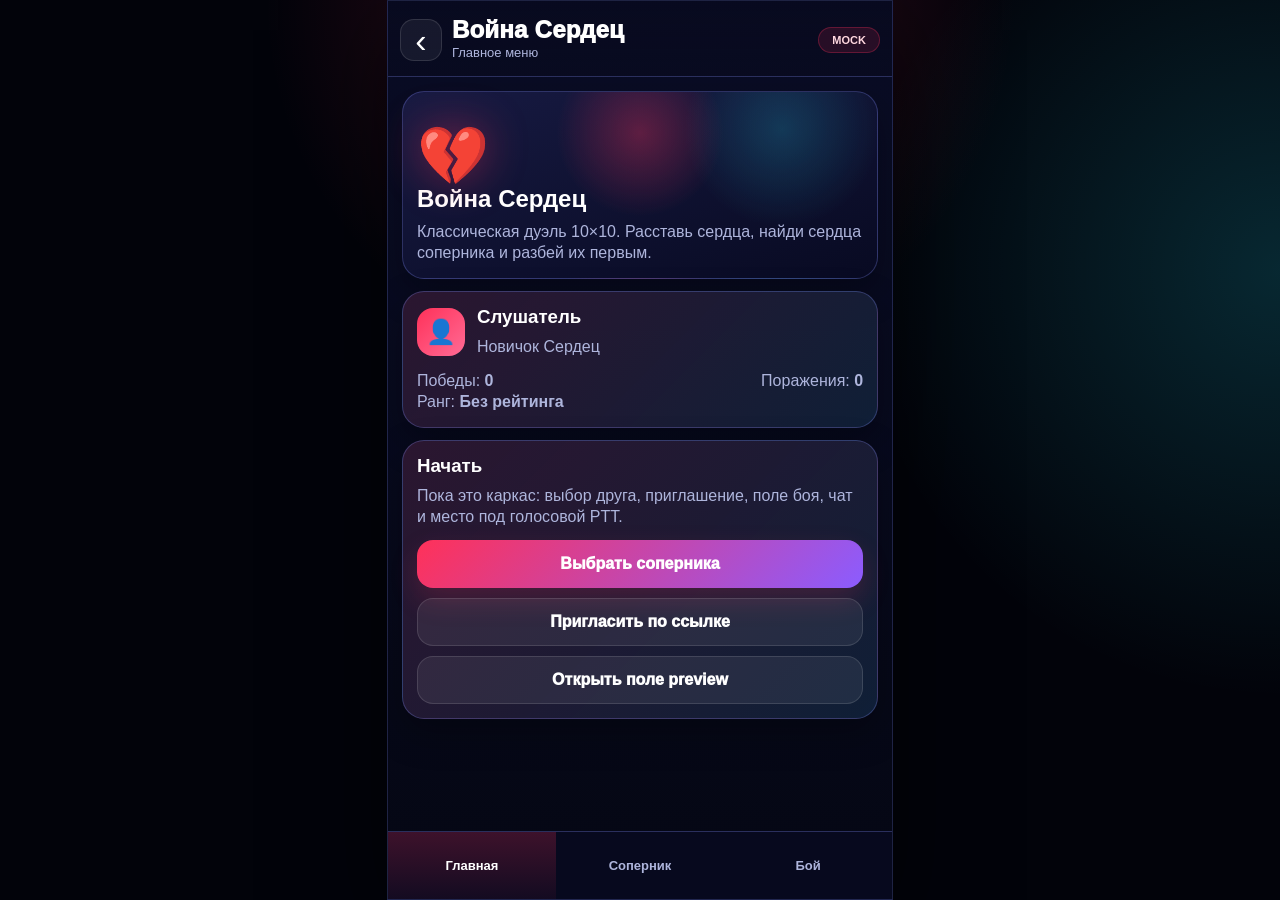
==== index.html @ b70830d2 "Create index.html" ====
<!doctype html>
<html lang="ru">
<head>
  <meta charset="UTF-8">
  <meta name="viewport" content="width=device-width,initial-scale=1,viewport-fit=cover">
  <meta name="color-scheme" content="dark">
  <meta name="theme-color" content="#07091a">
  <title>Война Сердец</title>
  <meta name="description" content="P2P-дуэль Война Сердец в Game Center Витрина Разбита">
  <link rel="stylesheet" href="./styles.css">
</head>
<body data-screen="menu">
  <main class="wh-app" id="app">
    <section class="wh-phone" aria-label="Война Сердец">
      <header class="wh-topbar">
        <button class="wh-icon-btn" type="button" id="back-btn" aria-label="Назад">‹</button>
        <div class="wh-title">
          <h1>Война Сердец</h1>
          <p id="screen-subtitle">Дуэль 10×10</p>
        </div>
        <div class="wh-status" id="net-status">offline</div>
      </header>

      <section class="wh-content" id="screen-root"></section>

      <nav class="wh-bottom">
        <button class="wh-tab is-active" type="button" data-action="menu">Главная</button>
        <button class="wh-tab" type="button" data-action="opponents">Соперник</button>
        <button class="wh-tab" type="button" data-action="battle">Бой</button>
      </nav>

      <div class="wh-toast" id="toast" hidden></div>
    </section>
  </main>

  <script type="module" src="./src/app.js"></script>
</body>
</html>
---- styles.css ----
:root{
  --wh-bg:#050714;
  --wh-panel:#10142d;
  --wh-panel-2:#151a3a;
  --wh-line:rgba(132,145,255,.28);
  --wh-text:#fff;
  --wh-muted:#aeb5dc;
  --wh-red:#ff3159;
  --wh-pink:#ff6b95;
  --wh-cyan:#24e8ff;
  --wh-green:#46e6a5;
  --wh-yellow:#ffd45a;
}

*{box-sizing:border-box}

html,
body{
  width:100%;
  height:100%;
  margin:0;
  background:#02030a;
  color:var(--wh-text);
  font-family:-apple-system,BlinkMacSystemFont,"Segoe UI",Roboto,sans-serif;
  overflow:hidden;
  overscroll-behavior:none;
}

body{
  position:fixed;
  inset:0;
}

button,
input,
textarea{
  font:inherit;
}

button{
  color:inherit;
  -webkit-tap-highlight-color:transparent;
}

.wh-app{
  position:fixed;
  inset:0;
  display:grid;
  place-items:center;
  background:
    radial-gradient(circle at 50% 0%,rgba(255,49,89,.22),transparent 34%),
    radial-gradient(circle at 100% 30%,rgba(36,232,255,.16),transparent 30%),
    #02030a;
}

.wh-phone{
  position:relative;
  width:min(100vw,calc(100dvh * 9 / 16));
  height:min(100dvh,calc(100vw * 16 / 9));
  aspect-ratio:9/16;
  overflow:hidden;
  background:
    linear-gradient(180deg,rgba(10,13,38,.96),rgba(5,7,20,.98)),
    var(--wh-bg);
  border:1px solid rgba(132,145,255,.2);
  box-shadow:0 30px 90px rgba(0,0,0,.55);
}

.wh-topbar{
  position:absolute;
  left:0;
  right:0;
  top:0;
  z-index:10;
  min-height:76px;
  display:flex;
  align-items:center;
  gap:10px;
  padding:12px 12px 10px;
  padding-top:max(12px,env(safe-area-inset-top));
  background:linear-gradient(180deg,rgba(8,10,31,.98),rgba(8,10,31,.82));
  border-bottom:1px solid var(--wh-line);
}

.wh-icon-btn{
  width:42px;
  height:42px;
  border:1px solid rgba(255,255,255,.12);
  border-radius:14px;
  background:rgba(255,255,255,.06);
  font-size:34px;
  line-height:1;
  cursor:pointer;
}

.wh-title{
  min-width:0;
  flex:1;
}

.wh-title h1{
  margin:0;
  font-size:24px;
  line-height:1;
  font-weight:950;
  letter-spacing:.01em;
}

.wh-title p{
  margin:4px 0 0;
  color:var(--wh-muted);
  font-size:13px;
  line-height:1.15;
}

.wh-status{
  min-width:62px;
  padding:6px 8px;
  border-radius:999px;
  background:rgba(255,49,89,.13);
  border:1px solid rgba(255,49,89,.28);
  color:#ffd7df;
  font-size:11px;
  font-weight:900;
  text-align:center;
  text-transform:uppercase;
}

.wh-status.is-online{
  background:rgba(70,230,165,.12);
  border-color:rgba(70,230,165,.32);
  color:#adffdf;
}

.wh-content{
  position:absolute;
  inset:76px 0 68px;
  overflow:auto;
  padding:14px;
  -webkit-overflow-scrolling:touch;
}

.wh-bottom{
  position:absolute;
  left:0;
  right:0;
  bottom:0;
  z-index:10;
  height:68px;
  display:grid;
  grid-template-columns:repeat(3,1fr);
  padding-bottom:env(safe-area-inset-bottom);
  background:rgba(8,10,31,.96);
  border-top:1px solid var(--wh-line);
}

.wh-tab{
  border:0;
  background:transparent;
  color:var(--wh-muted);
  font-size:13px;
  font-weight:900;
  cursor:pointer;
}

.wh-tab.is-active{
  color:#fff;
  background:linear-gradient(180deg,rgba(255,49,89,.22),rgba(255,49,89,.05));
}

.wh-card{
  border:1px solid var(--wh-line);
  border-radius:22px;
  background:
    linear-gradient(135deg,rgba(255,49,89,.12),rgba(36,232,255,.06)),
    rgba(16,20,45,.9);
  box-shadow:0 14px 36px rgba(0,0,0,.28);
  padding:14px;
  margin-bottom:12px;
}

.wh-card h2,
.wh-card h3{
  margin:0 0 8px;
}

.wh-card p{
  margin:0;
  color:var(--wh-muted);
  line-height:1.35;
}

.wh-hero{
  min-height:188px;
  display:flex;
  flex-direction:column;
  justify-content:flex-end;
  background:
    radial-gradient(circle at 50% 22%,rgba(255,49,89,.32),transparent 30%),
    radial-gradient(circle at 80% 20%,rgba(36,232,255,.18),transparent 24%),
    linear-gradient(160deg,#171a42,#080a22);
}

.wh-hero-mark{
  font-size:58px;
  line-height:1;
  filter:drop-shadow(0 0 22px rgba(255,49,89,.45));
}

.wh-actions{
  display:grid;
  gap:10px;
  margin-top:12px;
}

.wh-btn{
  min-height:48px;
  border:0;
  border-radius:16px;
  padding:0 16px;
  background:linear-gradient(135deg,var(--wh-red),#8b5cff);
  color:#fff;
  font-weight:950;
  cursor:pointer;
  box-shadow:0 12px 28px rgba(255,49,89,.18);
}

.wh-btn.secondary{
  background:rgba(255,255,255,.07);
  border:1px solid rgba(255,255,255,.12);
  box-shadow:none;
}

.wh-btn:disabled{
  opacity:.45;
  cursor:not-allowed;
}

.wh-row{
  display:flex;
  align-items:center;
  justify-content:space-between;
  gap:10px;
}

.wh-profile{
  display:flex;
  align-items:center;
  gap:12px;
}

.wh-avatar{
  width:48px;
  height:48px;
  border-radius:16px;
  display:grid;
  place-items:center;
  background:linear-gradient(135deg,var(--wh-red),var(--wh-pink));
  font-size:24px;
  flex-shrink:0;
}

.wh-grid-wrap{
  display:grid;
  gap:12px;
}

.wh-board-title{
  display:flex;
  align-items:center;
  justify-content:space-between;
  margin:0 0 8px;
  font-size:14px;
  color:var(--wh-muted);
  font-weight:900;
}

.wh-board{
  display:grid;
  grid-template-columns:24px repeat(10,1fr);
  gap:2px;
  padding:8px;
  border-radius:18px;
  background:rgba(3,5,17,.64);
  border:1px solid rgba(132,145,255,.22);
}

.wh-cell{
  aspect-ratio:1;
  min-width:0;
  border:0;
  border-radius:7px;
  background:rgba(255,255,255,.055);
  color:#fff;
  font-size:11px;
  font-weight:900;
  cursor:pointer;
}

.wh-cell.label{
  display:grid;
  place-items:center;
  background:transparent;
  color:var(--wh-muted);
  cursor:default;
}

.wh-cell.ship{
  background:linear-gradient(135deg,rgba(255,49,89,.85),rgba(255,107,149,.72));
}

.wh-cell.miss{
  background:rgba(36,232,255,.18);
}

.wh-cell.hit{
  background:linear-gradient(135deg,#ff3159,#ffd45a);
}

.wh-battle-tools{
  display:grid;
  grid-template-columns:1fr auto;
  gap:10px;
  margin-top:12px;
}

.wh-chat{
  display:grid;
  gap:8px;
}

.wh-chat-log{
  min-height:92px;
  max-height:130px;
  overflow:auto;
  padding:10px;
  border-radius:16px;
  background:rgba(0,0,0,.22);
  border:1px solid rgba(255,255,255,.08);
  color:var(--wh-muted);
  font-size:13px;
}

.wh-chat-form{
  display:grid;
  grid-template-columns:1fr auto;
  gap:8px;
}

.wh-chat-form input{
  min-width:0;
  border:1px solid rgba(255,255,255,.1);
  border-radius:14px;
  background:rgba(255,255,255,.06);
  color:#fff;
  padding:0 12px;
}

.wh-voice{
  width:58px;
  height:58px;
  border-radius:50%;
  border:0;
  background:linear-gradient(135deg,var(--wh-cyan),#4267ff);
  font-size:24px;
  cursor:pointer;
}

.wh-voice.is-active{
  background:linear-gradient(135deg,var(--wh-red),var(--wh-yellow));
  box-shadow:0 0 28px rgba(255,49,89,.38);
}

.wh-toast{
  position:absolute;
  left:50%;
  bottom:82px;
  z-index:50;
  transform:translateX(-50%);
  max-width:calc(100% - 24px);
  padding:10px 14px;
  border-radius:16px;
  background:rgba(6,8,24,.9);
  border:1px solid rgba(255,49,89,.35);
  font-size:13px;
  font-weight:900;
  text-align:center;
}

@media(max-width:430px){
  .wh-phone{
    border:0;
    box-shadow:none;
  }

  .wh-title h1{
    font-size:22px;
  }

  .wh-content{
    padding:12px;
  }
}
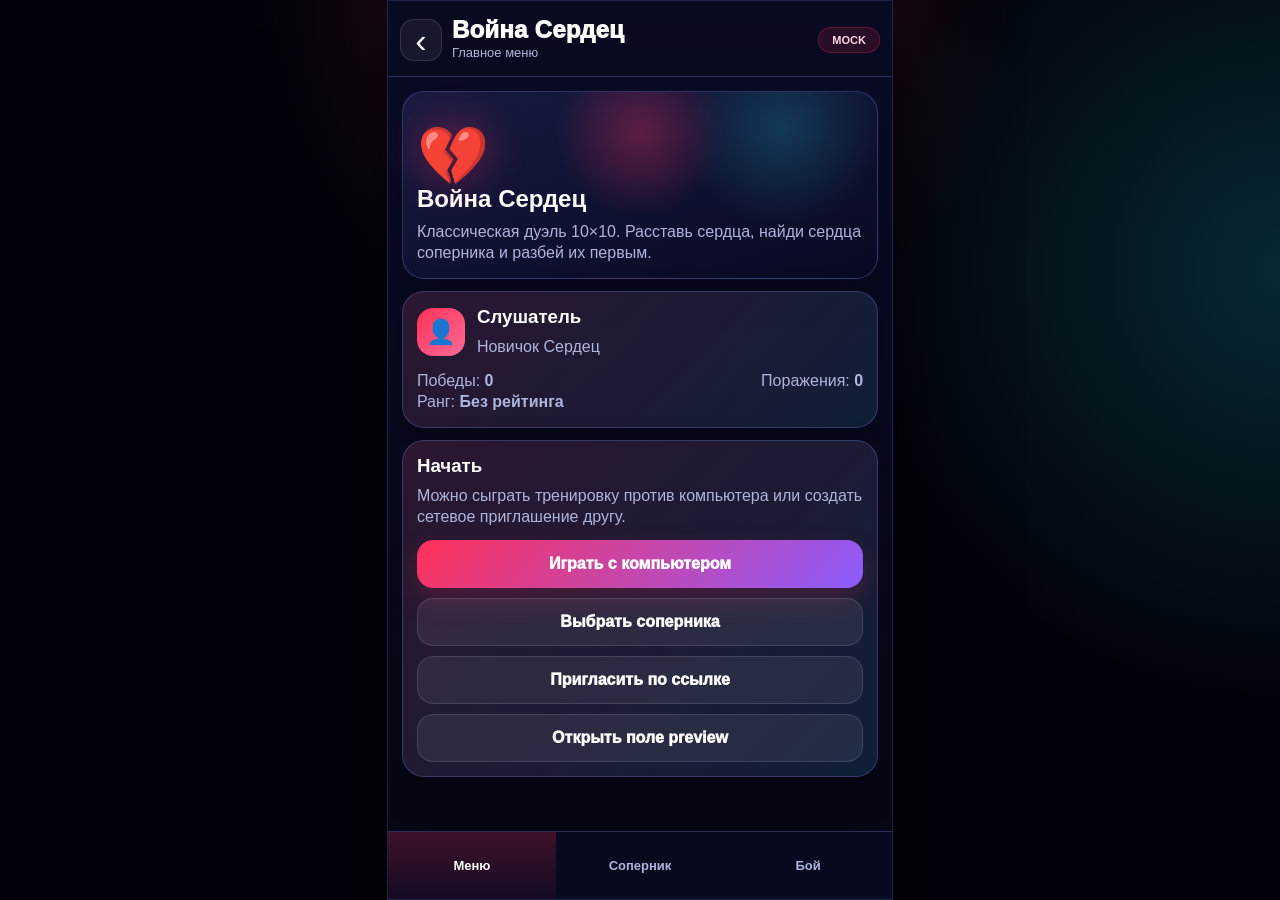
==== commit 7c470a95: "Update index.html" ====
--- a/index.html
+++ b/index.html
@@ -24,7 +24,7 @@
       <section class="wh-content" id="screen-root"></section>
 
       <nav class="wh-bottom">
-        <button class="wh-tab is-active" type="button" data-action="menu">Главная</button>
+        <button class="wh-tab is-active" type="button" data-action="menu">Меню</button>
         <button class="wh-tab" type="button" data-action="opponents">Соперник</button>
         <button class="wh-tab" type="button" data-action="battle">Бой</button>
       </nav>
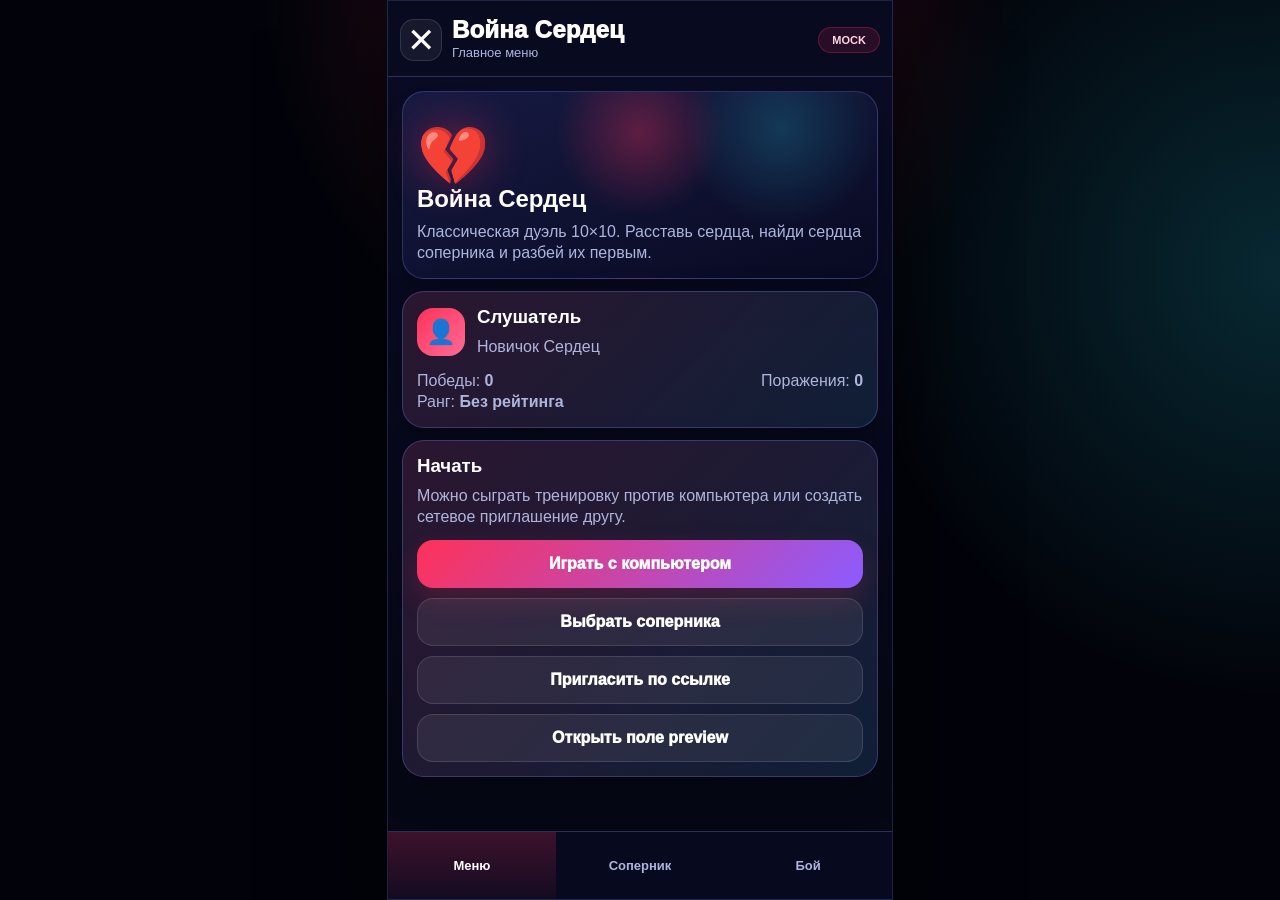
==== commit 02e245cf: "Update index.html" ====
--- a/index.html
+++ b/index.html
@@ -13,12 +13,12 @@
   <main class="wh-app" id="app">
     <section class="wh-phone" aria-label="Война Сердец">
       <header class="wh-topbar">
-        <button class="wh-icon-btn" type="button" id="back-btn" aria-label="Назад">‹</button>
+        <button class="wh-icon-btn" type="button" id="back-btn" aria-label="Закрыть">✕</button>
         <div class="wh-title">
           <h1>Война Сердец</h1>
           <p id="screen-subtitle">Дуэль 10×10</p>
         </div>
-        <div class="wh-status" id="net-status">offline</div>
+        <div class="wh-status" id="net-status">Гость</div>
       </header>
 
       <section class="wh-content" id="screen-root"></section>
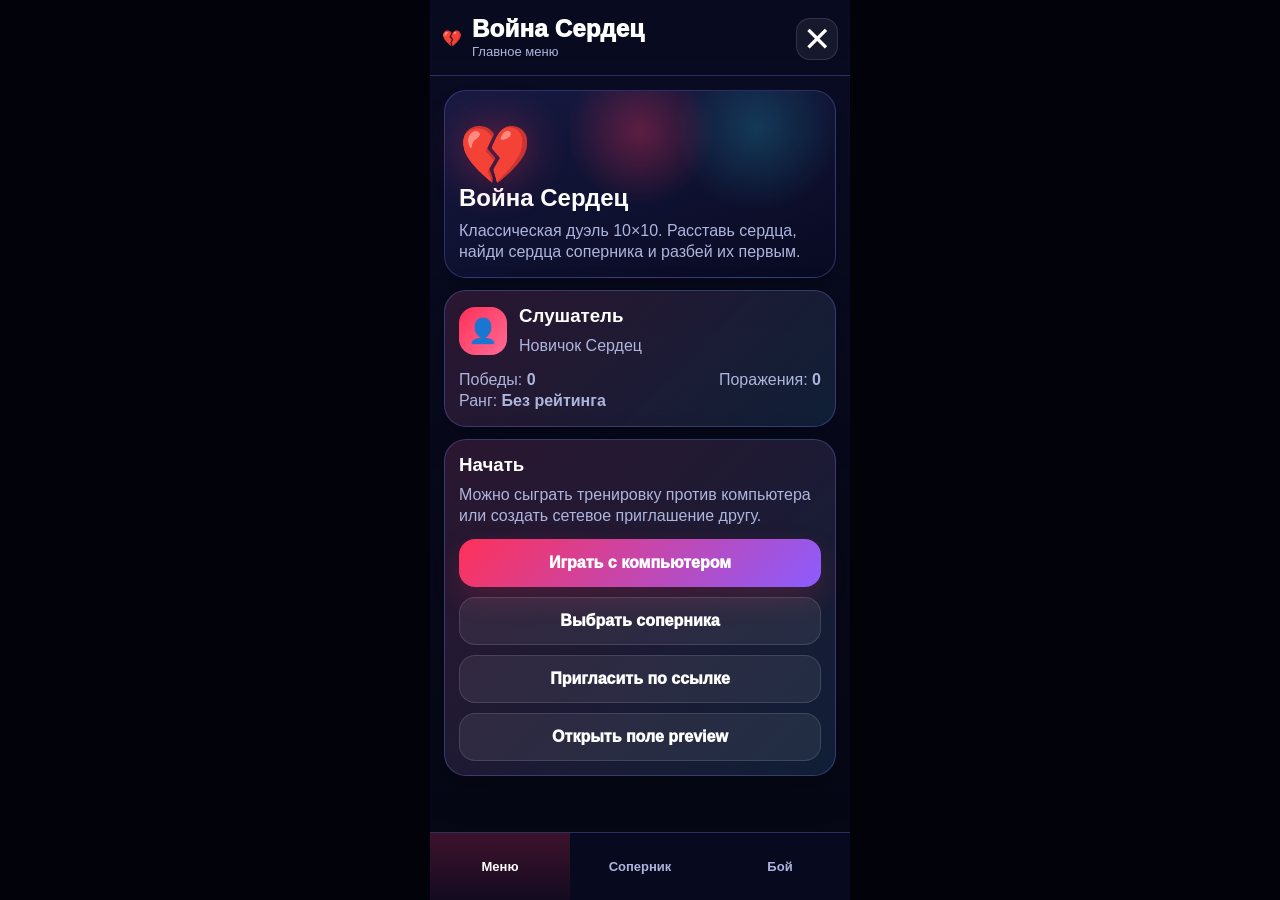
==== commit 164d8b08: "Update index.html" ====
--- a/index.html
+++ b/index.html
@@ -13,12 +13,12 @@
   <main class="wh-app" id="app">
     <section class="wh-phone" aria-label="Война Сердец">
       <header class="wh-topbar">
-        <button class="wh-icon-btn" type="button" id="back-btn" aria-label="Закрыть">✕</button>
+        <div class="wh-topbar-icon">💔</div>
         <div class="wh-title">
           <h1>Война Сердец</h1>
-          <p id="screen-subtitle">Дуэль 10×10</p>
+          <p id="screen-subtitle">Главное меню</p>
         </div>
-        <div class="wh-status" id="net-status">Гость</div>
+        <button class="wh-icon-btn" type="button" id="back-btn" aria-label="Закрыть">✕</button>
       </header>
 
       <section class="wh-content" id="screen-root"></section>
--- a/styles.css
+++ b/styles.css
@@ -45,25 +45,23 @@
 .wh-app{
   position:fixed;
   inset:0;
-  display:grid;
-  place-items:center;
-  background:
-    radial-gradient(circle at 50% 0%,rgba(255,49,89,.22),transparent 34%),
-    radial-gradient(circle at 100% 30%,rgba(36,232,255,.16),transparent 30%),
-    #02030a;
+  display:block;
+  background:#02030a;
 }
 
 .wh-phone{
-  position:relative;
-  width:min(100vw,calc(100dvh * 9 / 16));
-  height:min(100dvh,calc(100vw * 16 / 9));
-  aspect-ratio:9/16;
+  position:absolute;
+  inset:0;
+  width:100%;
+  max-width:420px;
+  height:100%;
+  margin:0 auto;
   overflow:hidden;
   background:
     linear-gradient(180deg,rgba(10,13,38,.96),rgba(5,7,20,.98)),
     var(--wh-bg);
-  border:1px solid rgba(132,145,255,.2);
-  box-shadow:0 30px 90px rgba(0,0,0,.55);
+  border:none;
+  box-shadow:none;
 }
 
 .wh-topbar{
@@ -401,3 +399,12 @@
     padding:12px;
   }
 }
+
+/* Custom Modal */
+.wh-modal-overlay{position:fixed;inset:0;z-index:100;background:rgba(0,0,0,.75);backdrop-filter:blur(4px);-webkit-backdrop-filter:blur(4px);display:flex;align-items:center;justify-content:center;padding:20px;animation:whFadeIn .2s ease-out}
+.wh-modal-box{background:var(--wh-panel);border:1px solid var(--wh-line);border-radius:24px;padding:24px 20px;width:100%;max-width:340px;text-align:center;box-shadow:0 14px 40px rgba(0,0,0,.6)}
+.wh-modal-title{font-size:20px;font-weight:950;color:#fff;margin:0 0 12px}
+.wh-modal-text{font-size:13px;color:var(--wh-muted);margin:0 0 24px;line-height:1.45}
+.wh-modal-actions{display:flex;gap:10px}
+.wh-modal-actions .wh-btn{flex:1;min-height:46px;font-size:14px}
+@keyframes whFadeIn{from{opacity:0;transform:scale(.95)}to{opacity:1;transform:scale(1)}}
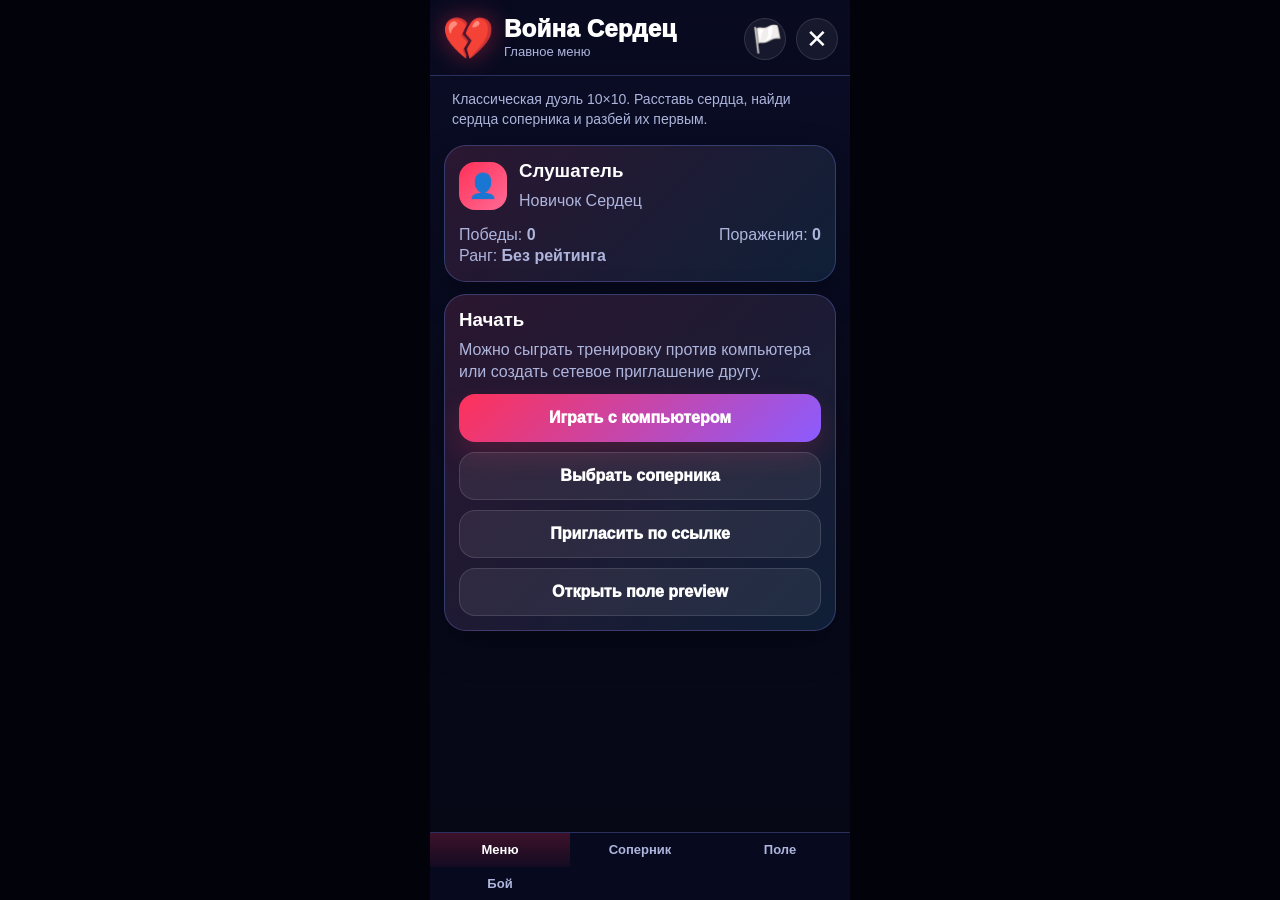
==== commit ca5361c2: "Update index.html" ====
--- a/index.html
+++ b/index.html
@@ -18,6 +18,7 @@
           <h1>Война Сердец</h1>
           <p id="screen-subtitle">Главное меню</p>
         </div>
+        <button class="wh-icon-btn" type="button" id="surrender-btn" aria-label="Сдаться" hidden>🏳️</button>
         <button class="wh-icon-btn" type="button" id="back-btn" aria-label="Закрыть">✕</button>
       </header>
 
@@ -26,6 +27,7 @@
       <nav class="wh-bottom">
         <button class="wh-tab is-active" type="button" data-action="menu">Меню</button>
         <button class="wh-tab" type="button" data-action="opponents">Соперник</button>
+        <button class="wh-tab" type="button" data-action="field">Поле</button>
         <button class="wh-tab" type="button" data-action="battle">Бой</button>
       </nav>
 
--- a/styles.css
+++ b/styles.css
@@ -84,11 +84,26 @@
   width:42px;
   height:42px;
   border:1px solid rgba(255,255,255,.12);
-  border-radius:14px;
+  border-radius:50%; /* Сделали круглым по макету */
   background:rgba(255,255,255,.06);
-  font-size:34px;
+  font-size:26px; /* Чуть уменьшили крестик для аккуратности */
   line-height:1;
   cursor:pointer;
+  display:grid;
+  place-items:center;
+}
+
+.wh-topbar-icon{
+  font-size:42px;
+  line-height:1;
+  filter:drop-shadow(0 0 12px rgba(255,49,89,.45));
+}
+
+.wh-intro-text{
+  padding:0 8px 16px;
+  color:var(--wh-muted);
+  font-size:14px;
+  line-height:1.4;
 }
 
 .wh-title{
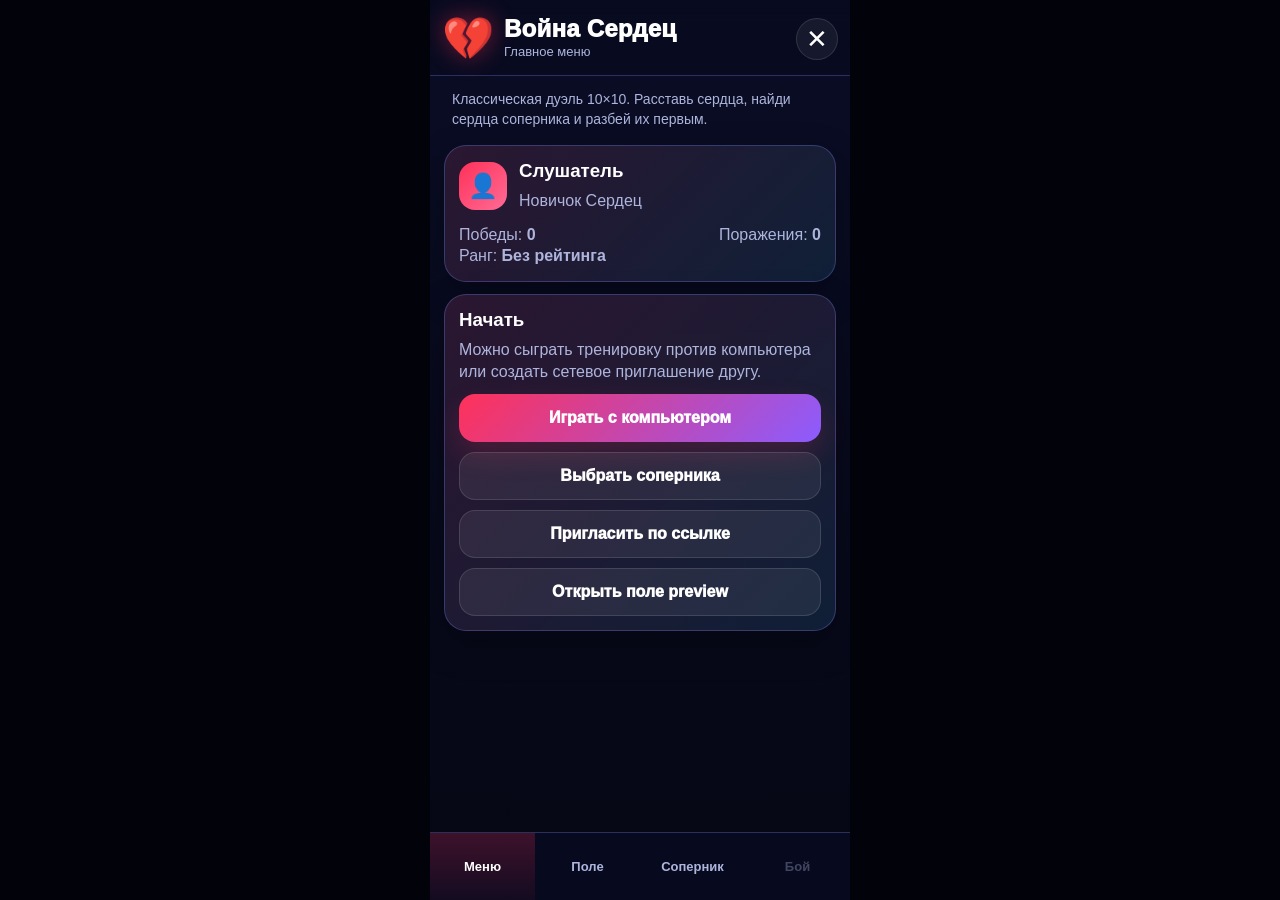
==== commit 95947b6c: "Update index.html" ====
--- a/index.html
+++ b/index.html
@@ -26,8 +26,8 @@
 
       <nav class="wh-bottom">
         <button class="wh-tab is-active" type="button" data-action="menu">Меню</button>
+        <button class="wh-tab" type="button" data-action="field">Поле</button>
         <button class="wh-tab" type="button" data-action="opponents">Соперник</button>
-        <button class="wh-tab" type="button" data-action="field">Поле</button>
         <button class="wh-tab" type="button" data-action="battle">Бой</button>
       </nav>
 
--- a/styles.css
+++ b/styles.css
@@ -13,6 +13,7 @@
 }
 
 *{box-sizing:border-box}
+[hidden]{display:none !important}
 
 html,
 body{
@@ -161,7 +162,7 @@
   z-index:10;
   height:68px;
   display:grid;
-  grid-template-columns:repeat(3,1fr);
+  grid-template-columns:repeat(4,1fr);
   padding-bottom:env(safe-area-inset-bottom);
   background:rgba(8,10,31,.96);
   border-top:1px solid var(--wh-line);
@@ -174,6 +175,12 @@
   font-size:13px;
   font-weight:900;
   cursor:pointer;
+  transition:opacity .2s ease;
+}
+
+.wh-tab:disabled{
+  opacity:0.35;
+  cursor:not-allowed;
 }
 
 .wh-tab.is-active{
@@ -289,20 +296,26 @@
 }
 
 .wh-board{
-  display:grid;
-  grid-template-columns:24px repeat(10,1fr);
+  width:100%;
+  max-width:440px;
+  aspect-ratio:1; /* Заставляем доску быть идеальным квадратом */
+  display:grid;
+  grid-template-columns:20px repeat(10,1fr) 20px;
+  grid-template-rows:20px repeat(10,1fr) 20px;
   gap:2px;
-  padding:8px;
-  border-radius:18px;
+  padding:6px;
+  border-radius:14px;
   background:rgba(3,5,17,.64);
   border:1px solid rgba(132,145,255,.22);
+  margin:0 auto;
 }
 
 .wh-cell{
-  aspect-ratio:1;
+  width:100%;
+  height:100%;
   min-width:0;
   border:0;
-  border-radius:7px;
+  border-radius:4px; /* Уменьшили скругление, чтобы оставались квадратами */
   background:rgba(255,255,255,.055);
   color:#fff;
   font-size:11px;
@@ -315,11 +328,28 @@
   place-items:center;
   background:transparent;
   color:var(--wh-muted);
+  font-size:10px;
   cursor:default;
 }
 
 .wh-cell.ship{
   background:linear-gradient(135deg,rgba(255,49,89,.85),rgba(255,107,149,.72));
+}
+
+@keyframes whPulsePink {
+  0% { box-shadow: 0 0 4px var(--wh-pink); background: var(--wh-pink); }
+  50% { box-shadow: 0 0 14px var(--wh-pink), inset 0 0 6px rgba(255,255,255,0.4); background: #ff8fb0; }
+  100% { box-shadow: 0 0 4px var(--wh-pink); background: var(--wh-pink); }
+}
+
+.wh-cell.active-ship{
+  animation: whPulsePink 1.5s infinite;
+  z-index:2;
+}
+
+.wh-cell.valid-move{
+  background: rgba(255, 107, 149, 0.18);
+  box-shadow: inset 0 0 0 1px rgba(255, 107, 149, 0.35);
 }
 
 .wh-cell.miss{
@@ -423,3 +453,111 @@
 .wh-modal-actions{display:flex;gap:10px}
 .wh-modal-actions .wh-btn{flex:1;min-height:46px;font-size:14px}
 @keyframes whFadeIn{from{opacity:0;transform:scale(.95)}to{opacity:1;transform:scale(1)}}
+
+/* Field Editor Styles */
+.wh-field-editor{
+  display:flex;
+  flex-direction:column;
+  padding-top:16px; /* Отступ от верхнего меню */
+  padding-bottom:20px;
+}
+.wh-editor-board-wrap{
+  display:flex;
+  justify-content:center;
+  width:100%;
+}
+.wh-editor-infobar{
+  min-height:50px;
+  display:flex;
+  align-items:center;
+  justify-content:center;
+  margin:12px 0;
+}
+.wh-editor-title{
+  font-family:serif; /* Имитация стилистики текста со скриншота */
+  font-size:18px;
+  text-align:center;
+  margin:0;
+  color:#fff;
+  font-weight:normal;
+}
+.wh-active-tools{
+  display:flex;
+  gap:8px;
+  background:var(--wh-panel);
+  padding:6px;
+  border-radius:14px;
+  border:1px solid var(--wh-line);
+}
+.wh-active-tools .mini{
+  min-height:36px;
+  font-size:12px;
+  padding:0 12px;
+  border-radius:10px;
+}
+.wh-fleet-dock{
+  display:flex;
+  flex-wrap:wrap;
+  justify-content:center;
+  gap:12px 16px;
+  margin-bottom:24px;
+}
+.wh-dock-ship{
+  display:flex;
+  gap:2px;
+  cursor:pointer;
+  transition:transform 0.2s;
+}
+.wh-dock-ship:active{ transform:scale(0.9) }
+.wh-dock-ship.is-placed .wh-dock-cell{ background:rgba(255,255,255,0.15) }
+.wh-dock-ship.is-active .wh-dock-cell{ background:var(--wh-yellow); box-shadow:0 0 8px var(--wh-yellow) }
+.wh-dock-cell{
+  width:22px;
+  height:22px;
+  border-radius:4px;
+  background:linear-gradient(135deg,rgba(255,49,89,.85),rgba(255,107,149,.72));
+}
+.wh-editor-actions{ margin-bottom:24px }
+.wh-editor-actions button{ width:100% }
+
+.wh-presets-wrap{
+  display:grid;
+  grid-template-columns:repeat(4, 1fr);
+  gap:8px;
+}
+.wh-preset-card{
+  display:flex;
+  flex-direction:column;
+  align-items:center;
+  gap:6px;
+}
+.wh-preset-name{
+  font-size:11px;
+  color:#fff;
+  white-space:nowrap;
+  overflow:hidden;
+  text-overflow:ellipsis;
+  width:100%;
+  text-align:center;
+}
+.wh-mini-board{
+  width:100%;
+  aspect-ratio:1;
+  display:grid;
+  grid-template-columns:repeat(10, 1fr);
+  gap:1px;
+  background:rgba(255,255,255,0.03);
+  border:1px solid rgba(132,145,255,.22);
+  border-radius:6px;
+  padding:2px;
+  cursor:pointer;
+}
+.wh-mini-board:active{ opacity:0.7 }
+.wh-mini-cell{ background:rgba(255,255,255,0.05); border-radius:1px }
+.wh-mini-cell.ship{ background:var(--wh-pink) }
+.wh-preset-del{
+  font-size:11px;
+  color:var(--wh-muted);
+  cursor:pointer;
+}
+.wh-preset-del:hover{ color:var(--wh-red) }
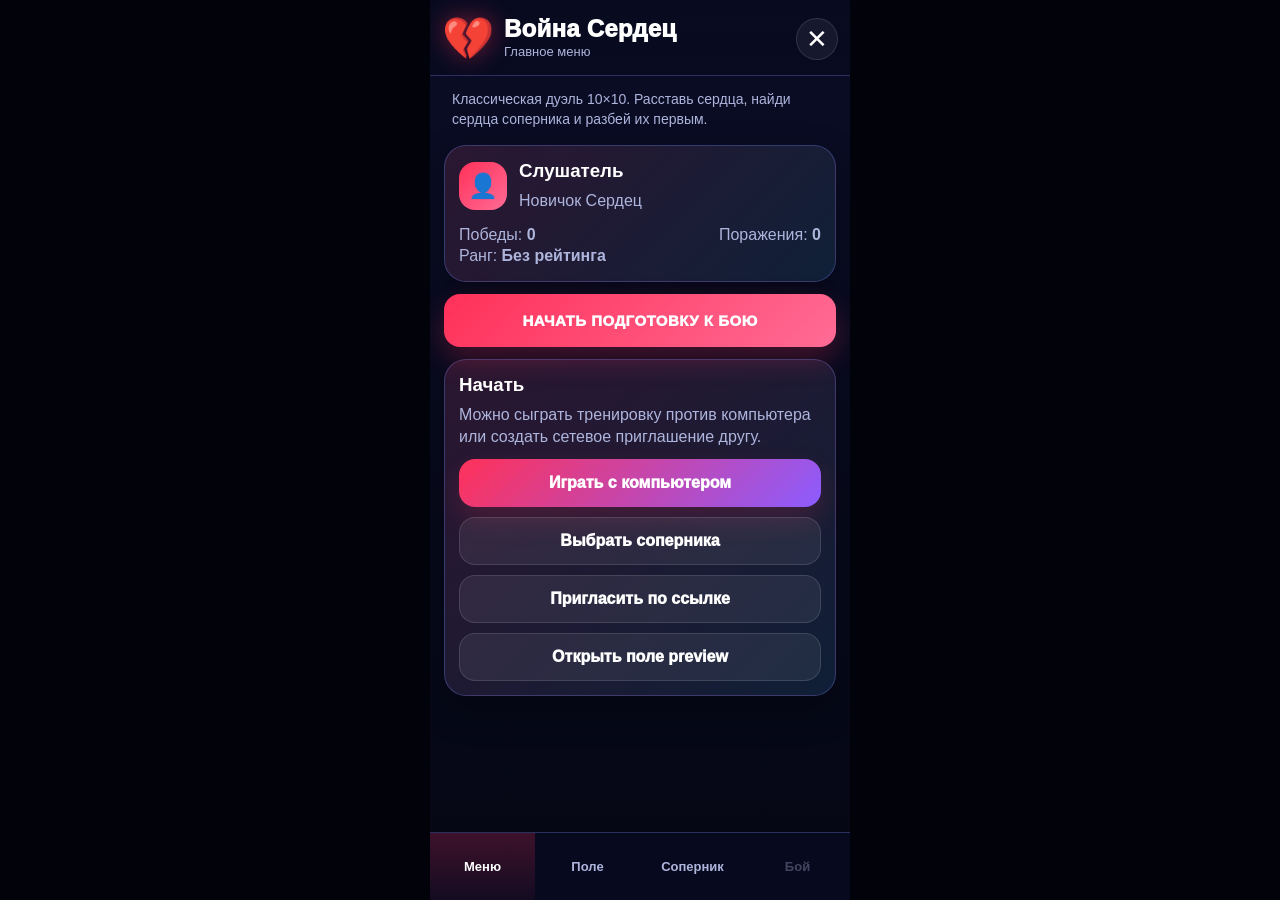
==== commit 410a325a: "Update index.html" ====
--- a/index.html
+++ b/index.html
@@ -18,6 +18,7 @@
           <h1>Война Сердец</h1>
           <p id="screen-subtitle">Главное меню</p>
         </div>
+        <button class="wh-icon-btn wh-collapse-btn" type="button" id="collapse-btn" aria-label="Свернуть игру" hidden></button>
         <button class="wh-icon-btn" type="button" id="surrender-btn" aria-label="Сдаться" hidden>🏳️</button>
         <button class="wh-icon-btn" type="button" id="back-btn" aria-label="Закрыть">✕</button>
       </header>
--- a/styles.css
+++ b/styles.css
@@ -461,6 +461,19 @@
   padding-top:16px; /* Отступ от верхнего меню */
   padding-bottom:20px;
 }
+.wh-field-topnav{
+  display:flex;
+  justify-content:space-between;
+  align-items:center;
+  margin-bottom:16px;
+  padding:0 6px;
+}
+.wh-field-topnav .wh-btn{
+  min-height:36px;
+  font-size:12px;
+  padding:0 14px;
+  border-radius:12px;
+}
 .wh-editor-board-wrap{
   display:flex;
   justify-content:center;
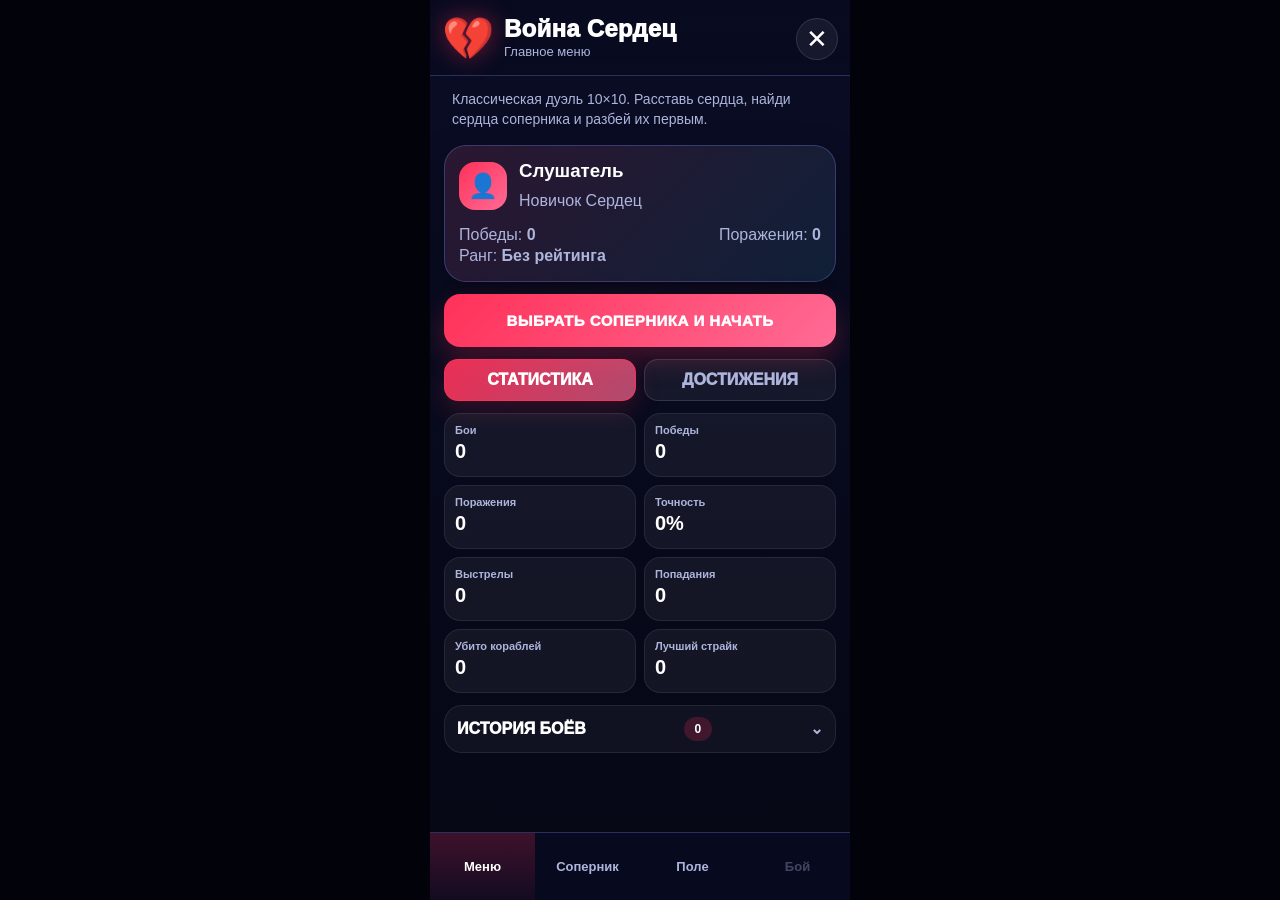
==== commit 0a90be62: "Update index.html" ====
--- a/index.html
+++ b/index.html
@@ -27,8 +27,8 @@
 
       <nav class="wh-bottom">
         <button class="wh-tab is-active" type="button" data-action="menu">Меню</button>
+        <button class="wh-tab" type="button" data-action="opponents">Соперник</button>
         <button class="wh-tab" type="button" data-action="field">Поле</button>
-        <button class="wh-tab" type="button" data-action="opponents">Соперник</button>
         <button class="wh-tab" type="button" data-action="battle">Бой</button>
       </nav>
 
--- a/styles.css
+++ b/styles.css
@@ -1,576 +1,154 @@
-:root{
-  --wh-bg:#050714;
-  --wh-panel:#10142d;
-  --wh-panel-2:#151a3a;
-  --wh-line:rgba(132,145,255,.28);
-  --wh-text:#fff;
-  --wh-muted:#aeb5dc;
-  --wh-red:#ff3159;
-  --wh-pink:#ff6b95;
-  --wh-cyan:#24e8ff;
-  --wh-green:#46e6a5;
-  --wh-yellow:#ffd45a;
-}
-
-*{box-sizing:border-box}
-[hidden]{display:none !important}
-
-html,
-body{
-  width:100%;
-  height:100%;
-  margin:0;
-  background:#02030a;
-  color:var(--wh-text);
-  font-family:-apple-system,BlinkMacSystemFont,"Segoe UI",Roboto,sans-serif;
-  overflow:hidden;
-  overscroll-behavior:none;
-}
-
-body{
-  position:fixed;
-  inset:0;
-}
-
-button,
-input,
-textarea{
-  font:inherit;
-}
-
-button{
-  color:inherit;
-  -webkit-tap-highlight-color:transparent;
-}
-
-.wh-app{
-  position:fixed;
-  inset:0;
-  display:block;
-  background:#02030a;
-}
-
-.wh-phone{
-  position:absolute;
-  inset:0;
-  width:100%;
-  max-width:420px;
-  height:100%;
-  margin:0 auto;
-  overflow:hidden;
-  background:
-    linear-gradient(180deg,rgba(10,13,38,.96),rgba(5,7,20,.98)),
-    var(--wh-bg);
-  border:none;
-  box-shadow:none;
-}
-
-.wh-topbar{
-  position:absolute;
-  left:0;
-  right:0;
-  top:0;
-  z-index:10;
-  min-height:76px;
-  display:flex;
-  align-items:center;
-  gap:10px;
-  padding:12px 12px 10px;
-  padding-top:max(12px,env(safe-area-inset-top));
-  background:linear-gradient(180deg,rgba(8,10,31,.98),rgba(8,10,31,.82));
-  border-bottom:1px solid var(--wh-line);
-}
-
-.wh-icon-btn{
-  width:42px;
-  height:42px;
-  border:1px solid rgba(255,255,255,.12);
-  border-radius:50%; /* Сделали круглым по макету */
-  background:rgba(255,255,255,.06);
-  font-size:26px; /* Чуть уменьшили крестик для аккуратности */
-  line-height:1;
-  cursor:pointer;
-  display:grid;
-  place-items:center;
-}
-
-.wh-topbar-icon{
-  font-size:42px;
-  line-height:1;
-  filter:drop-shadow(0 0 12px rgba(255,49,89,.45));
-}
-
-.wh-intro-text{
-  padding:0 8px 16px;
-  color:var(--wh-muted);
-  font-size:14px;
-  line-height:1.4;
-}
-
-.wh-title{
-  min-width:0;
-  flex:1;
-}
-
-.wh-title h1{
-  margin:0;
-  font-size:24px;
-  line-height:1;
-  font-weight:950;
-  letter-spacing:.01em;
-}
-
-.wh-title p{
-  margin:4px 0 0;
-  color:var(--wh-muted);
-  font-size:13px;
-  line-height:1.15;
-}
-
-.wh-status{
-  min-width:62px;
-  padding:6px 8px;
-  border-radius:999px;
-  background:rgba(255,49,89,.13);
-  border:1px solid rgba(255,49,89,.28);
-  color:#ffd7df;
-  font-size:11px;
-  font-weight:900;
-  text-align:center;
-  text-transform:uppercase;
-}
-
-.wh-status.is-online{
-  background:rgba(70,230,165,.12);
-  border-color:rgba(70,230,165,.32);
-  color:#adffdf;
-}
-
-.wh-content{
-  position:absolute;
-  inset:76px 0 68px;
-  overflow:auto;
-  padding:14px;
-  -webkit-overflow-scrolling:touch;
-}
-
-.wh-bottom{
-  position:absolute;
-  left:0;
-  right:0;
-  bottom:0;
-  z-index:10;
-  height:68px;
-  display:grid;
-  grid-template-columns:repeat(4,1fr);
-  padding-bottom:env(safe-area-inset-bottom);
-  background:rgba(8,10,31,.96);
-  border-top:1px solid var(--wh-line);
-}
-
-.wh-tab{
-  border:0;
-  background:transparent;
-  color:var(--wh-muted);
-  font-size:13px;
-  font-weight:900;
-  cursor:pointer;
-  transition:opacity .2s ease;
-}
-
-.wh-tab:disabled{
-  opacity:0.35;
-  cursor:not-allowed;
-}
-
-.wh-tab.is-active{
-  color:#fff;
-  background:linear-gradient(180deg,rgba(255,49,89,.22),rgba(255,49,89,.05));
-}
-
-.wh-card{
-  border:1px solid var(--wh-line);
-  border-radius:22px;
-  background:
-    linear-gradient(135deg,rgba(255,49,89,.12),rgba(36,232,255,.06)),
-    rgba(16,20,45,.9);
-  box-shadow:0 14px 36px rgba(0,0,0,.28);
-  padding:14px;
-  margin-bottom:12px;
-}
-
-.wh-card h2,
-.wh-card h3{
-  margin:0 0 8px;
-}
-
-.wh-card p{
-  margin:0;
-  color:var(--wh-muted);
-  line-height:1.35;
-}
-
-.wh-hero{
-  min-height:188px;
-  display:flex;
-  flex-direction:column;
-  justify-content:flex-end;
-  background:
-    radial-gradient(circle at 50% 22%,rgba(255,49,89,.32),transparent 30%),
-    radial-gradient(circle at 80% 20%,rgba(36,232,255,.18),transparent 24%),
-    linear-gradient(160deg,#171a42,#080a22);
-}
-
-.wh-hero-mark{
-  font-size:58px;
-  line-height:1;
-  filter:drop-shadow(0 0 22px rgba(255,49,89,.45));
-}
-
-.wh-actions{
-  display:grid;
-  gap:10px;
-  margin-top:12px;
-}
-
-.wh-btn{
-  min-height:48px;
-  border:0;
-  border-radius:16px;
-  padding:0 16px;
-  background:linear-gradient(135deg,var(--wh-red),#8b5cff);
-  color:#fff;
-  font-weight:950;
-  cursor:pointer;
-  box-shadow:0 12px 28px rgba(255,49,89,.18);
-}
-
-.wh-btn.secondary{
-  background:rgba(255,255,255,.07);
-  border:1px solid rgba(255,255,255,.12);
-  box-shadow:none;
-}
-
-.wh-btn:disabled{
-  opacity:.45;
-  cursor:not-allowed;
-}
-
-.wh-row{
-  display:flex;
-  align-items:center;
-  justify-content:space-between;
-  gap:10px;
-}
-
-.wh-profile{
-  display:flex;
-  align-items:center;
-  gap:12px;
-}
-
-.wh-avatar{
-  width:48px;
-  height:48px;
-  border-radius:16px;
-  display:grid;
-  place-items:center;
-  background:linear-gradient(135deg,var(--wh-red),var(--wh-pink));
-  font-size:24px;
-  flex-shrink:0;
-}
-
-.wh-grid-wrap{
-  display:grid;
-  gap:12px;
-}
-
-.wh-board-title{
-  display:flex;
-  align-items:center;
-  justify-content:space-between;
-  margin:0 0 8px;
-  font-size:14px;
-  color:var(--wh-muted);
-  font-weight:900;
-}
-
-.wh-board{
-  width:100%;
-  max-width:440px;
-  aspect-ratio:1; /* Заставляем доску быть идеальным квадратом */
-  display:grid;
-  grid-template-columns:20px repeat(10,1fr) 20px;
-  grid-template-rows:20px repeat(10,1fr) 20px;
-  gap:2px;
-  padding:6px;
-  border-radius:14px;
-  background:rgba(3,5,17,.64);
-  border:1px solid rgba(132,145,255,.22);
-  margin:0 auto;
-}
-
-.wh-cell{
-  width:100%;
-  height:100%;
-  min-width:0;
-  border:0;
-  border-radius:4px; /* Уменьшили скругление, чтобы оставались квадратами */
-  background:rgba(255,255,255,.055);
-  color:#fff;
-  font-size:11px;
-  font-weight:900;
-  cursor:pointer;
-}
-
-.wh-cell.label{
-  display:grid;
-  place-items:center;
-  background:transparent;
-  color:var(--wh-muted);
-  font-size:10px;
-  cursor:default;
-}
-
-.wh-cell.ship{
-  background:linear-gradient(135deg,rgba(255,49,89,.85),rgba(255,107,149,.72));
-}
-
-@keyframes whPulsePink {
-  0% { box-shadow: 0 0 4px var(--wh-pink); background: var(--wh-pink); }
-  50% { box-shadow: 0 0 14px var(--wh-pink), inset 0 0 6px rgba(255,255,255,0.4); background: #ff8fb0; }
-  100% { box-shadow: 0 0 4px var(--wh-pink); background: var(--wh-pink); }
-}
-
-.wh-cell.active-ship{
-  animation: whPulsePink 1.5s infinite;
-  z-index:2;
-}
-
-.wh-cell.valid-move{
-  background: rgba(255, 107, 149, 0.18);
-  box-shadow: inset 0 0 0 1px rgba(255, 107, 149, 0.35);
-}
-
-.wh-cell.miss{
-  background:rgba(36,232,255,.18);
-}
-
-.wh-cell.hit{
-  background:linear-gradient(135deg,#ff3159,#ffd45a);
-}
-
-.wh-battle-tools{
-  display:grid;
-  grid-template-columns:1fr auto;
-  gap:10px;
-  margin-top:12px;
-}
-
-.wh-chat{
-  display:grid;
-  gap:8px;
-}
-
-.wh-chat-log{
-  min-height:92px;
-  max-height:130px;
-  overflow:auto;
-  padding:10px;
-  border-radius:16px;
-  background:rgba(0,0,0,.22);
-  border:1px solid rgba(255,255,255,.08);
-  color:var(--wh-muted);
-  font-size:13px;
-}
-
-.wh-chat-form{
-  display:grid;
-  grid-template-columns:1fr auto;
-  gap:8px;
-}
-
-.wh-chat-form input{
-  min-width:0;
-  border:1px solid rgba(255,255,255,.1);
-  border-radius:14px;
-  background:rgba(255,255,255,.06);
-  color:#fff;
-  padding:0 12px;
-}
-
-.wh-voice{
-  width:58px;
-  height:58px;
-  border-radius:50%;
-  border:0;
-  background:linear-gradient(135deg,var(--wh-cyan),#4267ff);
-  font-size:24px;
-  cursor:pointer;
-}
-
-.wh-voice.is-active{
-  background:linear-gradient(135deg,var(--wh-red),var(--wh-yellow));
-  box-shadow:0 0 28px rgba(255,49,89,.38);
-}
-
-.wh-toast{
-  position:absolute;
-  left:50%;
-  bottom:82px;
-  z-index:50;
-  transform:translateX(-50%);
-  max-width:calc(100% - 24px);
-  padding:10px 14px;
-  border-radius:16px;
-  background:rgba(6,8,24,.9);
-  border:1px solid rgba(255,49,89,.35);
-  font-size:13px;
-  font-weight:900;
-  text-align:center;
-}
-
-@media(max-width:430px){
-  .wh-phone{
-    border:0;
-    box-shadow:none;
-  }
-
-  .wh-title h1{
-    font-size:22px;
-  }
-
-  .wh-content{
-    padding:12px;
-  }
-}
-
-/* Custom Modal */
+:root{--wh-bg:#050714;--wh-panel:#10142d;--wh-panel-2:#151a3a;--wh-line:rgba(132,145,255,.28);--wh-text:#fff;--wh-muted:#aeb5dc;--wh-red:#ff3159;--wh-pink:#ff6b95;--wh-cyan:#24e8ff;--wh-green:#46e6a5;--wh-yellow:#ffd45a}
+*{box-sizing:border-box} [hidden]{display:none !important}
+html,body{width:100%;height:100%;margin:0;background:#02030a;color:var(--wh-text);font-family:-apple-system,BlinkMacSystemFont,"Segoe UI",Roboto,sans-serif;overflow:hidden;overscroll-behavior:none}
+body{position:fixed;inset:0}
+button,input,textarea{font:inherit} button{color:inherit;-webkit-tap-highlight-color:transparent}
+.wh-app{position:fixed;inset:0;display:block;background:#02030a}
+.wh-phone{position:absolute;inset:0;width:100%;max-width:420px;height:100%;margin:0 auto;overflow:hidden;background:linear-gradient(180deg,rgba(10,13,38,.96),rgba(5,7,20,.98)),var(--wh-bg);border:none;box-shadow:none}
+.wh-topbar{position:absolute;left:0;right:0;top:0;z-index:10;min-height:76px;display:flex;align-items:center;gap:10px;padding:12px 12px 10px;padding-top:max(12px,env(safe-area-inset-top));background:linear-gradient(180deg,rgba(8,10,31,.98),rgba(8,10,31,.82));border-bottom:1px solid var(--wh-line)}
+.wh-icon-btn{width:42px;height:42px;border:1px solid rgba(255,255,255,.12);border-radius:50%;/* Сделали круглым по макету */ background:rgba(255,255,255,.06);font-size:26px;/* Чуть уменьшили крестик для аккуратности */ line-height:1;cursor:pointer;display:grid;place-items:center}
+.wh-collapse-btn{background:var(--wh-red);border-color:var(--wh-red);color:#fff;transition:transform 0.2s}
+.wh-collapse-btn:active{transform:scale(0.9)}
+.wh-collapse-btn svg{width:22px;height:22px;fill:currentColor}
+.wh-collapse-btn.is-player-stopped{background:linear-gradient(135deg,var(--wh-red),var(--wh-pink));border-color:var(--wh-red);color:#fff}
+.wh-topbar-icon{font-size:42px;line-height:1;filter:drop-shadow(0 0 12px rgba(255,49,89,.45))}
+.wh-intro-text{padding:0 8px 16px;color:var(--wh-muted);font-size:14px;line-height:1.4}
+.wh-title{min-width:0;flex:1} .wh-title h1{margin:0;font-size:24px;line-height:1;font-weight:950;letter-spacing:.01em} .wh-title p{margin:4px 0 0;color:var(--wh-muted);font-size:13px;line-height:1.15}
+.wh-status{min-width:62px;padding:6px 8px;border-radius:999px;background:rgba(255,49,89,.13);border:1px solid rgba(255,49,89,.28);color:#ffd7df;font-size:11px;font-weight:900;text-align:center;text-transform:uppercase}
+.wh-status.is-online{background:rgba(70,230,165,.12);border-color:rgba(70,230,165,.32);color:#adffdf}
+.wh-content{position:absolute;inset:76px 0 68px;overflow:auto;padding:14px;-webkit-overflow-scrolling:touch}
+.wh-bottom{position:absolute;left:0;right:0;bottom:0;z-index:10;height:68px;display:grid;grid-template-columns:repeat(4,1fr);padding-bottom:env(safe-area-inset-bottom);background:rgba(8,10,31,.96);border-top:1px solid var(--wh-line)}
+.wh-tab{border:0;background:transparent;color:var(--wh-muted);font-size:13px;font-weight:900;cursor:pointer;transition:opacity .2s ease} .wh-tab:disabled{opacity:0.35;cursor:not-allowed} .wh-tab.is-active{color:#fff;background:linear-gradient(180deg,rgba(255,49,89,.22),rgba(255,49,89,.05))}
+.wh-card{border:1px solid var(--wh-line);border-radius:22px;background:linear-gradient(135deg,rgba(255,49,89,.12),rgba(36,232,255,.06)),rgba(16,20,45,.9);box-shadow:0 14px 36px rgba(0,0,0,.28);padding:14px;margin-bottom:12px}
+.wh-card h2,.wh-card h3{margin:0 0 8px} .wh-card p{margin:0;color:var(--wh-muted);line-height:1.35}
+.wh-hero{min-height:188px;display:flex;flex-direction:column;justify-content:flex-end;background:radial-gradient(circle at 50% 22%,rgba(255,49,89,.32),transparent 30%),radial-gradient(circle at 80% 20%,rgba(36,232,255,.18),transparent 24%),linear-gradient(160deg,#171a42,#080a22)}
+.wh-hero-mark{font-size:58px;line-height:1;filter:drop-shadow(0 0 22px rgba(255,49,89,.45))}
+.wh-actions{display:grid;gap:10px;margin-top:12px} .wh-menu-flat{display:grid;gap:12px;margin:0 0 12px} .wh-menu-tabs{display:grid;grid-template-columns:1fr 1fr;gap:8px}
+.wh-menu-tabs button{min-height:42px;border:1px solid rgba(255,255,255,.12);border-radius:14px;background:rgba(255,255,255,.06);color:var(--wh-muted);font-weight:950;text-transform:uppercase;cursor:pointer}
+.wh-menu-tabs button.is-active{color:#fff;background:linear-gradient(135deg,rgba(255,49,89,.92),rgba(255,107,149,.68));border-color:rgba(255,49,89,.8);box-shadow:0 10px 26px rgba(255,49,89,.18)}
+.wh-menu-tab-body{min-height:120px} .wh-stats-wrap{display:grid;gap:12px} .wh-stat-grid{display:grid;grid-template-columns:repeat(2,1fr);gap:8px}
+.wh-stat-grid div{min-height:64px;padding:10px;border-radius:16px;background:rgba(255,255,255,.055);border:1px solid rgba(255,255,255,.08)}
+.wh-stat-grid span{display:block;margin-bottom:5px;color:var(--wh-muted);font-size:11px;font-weight:850} .wh-stat-grid b{display:block;color:#fff;font-size:20px;line-height:1}
+.wh-ach-grid{display:grid;grid-template-columns:repeat(4,1fr);gap:8px} .wh-ach{min-height:74px;display:grid;place-items:center;gap:4px;padding:8px 5px;border-radius:16px;background:rgba(255,255,255,.045);border:1px solid rgba(255,255,255,.08);opacity:.42;filter:grayscale(.8)}
+.wh-ach.is-open{opacity:1;filter:none;background:linear-gradient(135deg,rgba(255,49,89,.16),rgba(36,232,255,.08));border-color:rgba(255,49,89,.28);box-shadow:0 10px 24px rgba(255,49,89,.1)}
+.wh-ach span{font-size:24px;line-height:1} .wh-ach b{color:#fff;font-size:9.5px;line-height:1.12;text-align:center}
+.wh-history{border-radius:18px;background:rgba(255,255,255,.045);border:1px solid rgba(255,255,255,.08);overflow:hidden}
+.wh-history summary{min-height:46px;display:flex;align-items:center;justify-content:space-between;gap:10px;padding:0 12px;color:#fff;font-weight:950;text-transform:uppercase;cursor:pointer;list-style:none}
+.wh-history summary::-webkit-details-marker{display:none} .wh-history summary::after{content:"⌄";color:var(--wh-muted);font-size:16px;transition:transform .18s ease}
+.wh-history[open] summary::after{transform:rotate(180deg)} .wh-history summary b{min-width:28px;height:24px;display:grid;place-items:center;border-radius:999px;background:rgba(255,49,89,.2);color:#fff;font-size:12px}
+.wh-history-list{display:grid;gap:6px;padding:0 8px 10px}
+.wh-history-row{min-height:34px;display:grid;grid-template-columns:64px 1fr 38px 38px 32px 30px;align-items:center;gap:6px;padding:6px 8px;border-radius:12px;background:rgba(0,0,0,.2);color:var(--wh-muted);font-size:11px}
+.wh-history-row.is-win{border:1px solid rgba(70,230,165,.18)} .wh-history-row.is-loss{border:1px solid rgba(255,49,89,.18)}
+.wh-history-date{color:rgba(174,181,220,.82);white-space:nowrap} .wh-history-vs{min-width:0;overflow:hidden;text-overflow:ellipsis;white-space:nowrap;color:#fff}
+.wh-history-score,.wh-history-acc,.wh-history-bal{text-align:center;font-weight:900}
+.wh-history-row b{min-height:22px;display:grid;place-items:center;border-radius:999px;color:#fff;font-size:10px;line-height:1}
+.wh-history-row.is-win b{background:rgba(70,230,165,.22);color:#adffdf} .wh-history-row.is-loss b{background:rgba(255,49,89,.22);color:#ffd7df}
+.wh-history-empty{padding:14px;color:var(--wh-muted);font-size:13px;text-align:center}
+.wh-opponents-page{display:grid;gap:12px} .wh-opponent-head{padding:0 4px} .wh-opponent-head h2,.wh-opponent-block h3{margin:0 0 7px}
+.wh-opponent-head p,.wh-opponent-block p{margin:0;color:var(--wh-muted);font-size:13px;line-height:1.35}
+.wh-opponent-block{padding:14px;border-radius:22px;background:rgba(255,255,255,.045);border:1px solid rgba(255,255,255,.08)}
+.wh-friends-list{display:grid;gap:8px;margin-top:12px}
+.wh-friend-row{min-height:54px;display:grid;grid-template-columns:38px 1fr auto;align-items:center;gap:10px;border:1px solid rgba(255,255,255,.1);border-radius:16px;background:rgba(255,255,255,.055);color:#fff;text-align:left;cursor:pointer}
+.wh-friend-row span,.wh-friend-empty span{font-size:24px;text-align:center} .wh-friend-row b{min-width:0;overflow:hidden;text-overflow:ellipsis;white-space:nowrap}
+.wh-friend-row small{padding-right:10px;color:var(--wh-muted);font-size:11px}
+.wh-friend-empty{min-height:120px;display:grid;place-items:center;gap:6px;padding:18px;border-radius:18px;background:rgba(0,0,0,.16);color:var(--wh-muted);text-align:center}
+.wh-friend-empty b{color:#fff} .wh-friend-empty small{max-width:260px;line-height:1.35}
+.wh-btn{min-height:48px;border:0;border-radius:16px;padding:0 16px;background:linear-gradient(135deg,var(--wh-red),#8b5cff);color:#fff;font-weight:950;cursor:pointer;box-shadow:0 12px 28px rgba(255,49,89,.18)}
+.wh-btn.secondary{background:rgba(255,255,255,.07);border:1px solid rgba(255,255,255,.12);box-shadow:none} .wh-btn:disabled{opacity:.45;cursor:not-allowed}
+.wh-row{display:flex;align-items:center;justify-content:space-between;gap:10px} .wh-profile{display:flex;align-items:center;gap:12px}
+.wh-avatar{width:48px;height:48px;border-radius:16px;display:grid;place-items:center;background:linear-gradient(135deg,var(--wh-red),var(--wh-pink));font-size:24px;flex-shrink:0}
+.wh-grid-wrap{display:grid;gap:12px} .wh-board-title{display:flex;align-items:center;justify-content:space-between;gap:10px;margin:0 0 8px;font-size:14px;color:var(--wh-muted);font-weight:900}
+.wh-board-title-actions{display:flex;align-items:center;gap:8px;flex-shrink:0}
+.wh-auto-btn{width:34px;height:30px;border:1px solid rgba(255,255,255,.18);border-radius:8px;background:rgba(255,255,255,.08);color:#ff3159;font-size:15px;font-weight:1000;line-height:1;cursor:pointer;box-shadow:0 8px 18px rgba(0,0,0,.18)}
+.wh-auto-btn.is-active{background:linear-gradient(135deg,var(--wh-red),var(--wh-pink));color:#fff;border-color:var(--wh-red);box-shadow:0 0 18px rgba(255,49,89,.38)}
+.wh-board-card{position:relative;overflow:hidden}
+.wh-board-fx{position:absolute;left:50%;top:52%;z-index:8;transform:translate(-50%,-50%) scale(.36);opacity:0;pointer-events:none;font-size:42px;line-height:1;font-weight:1000;letter-spacing:.08em;text-transform:uppercase;color:#fff;text-shadow:0 0 10px rgba(255,255,255,.48),0 0 24px rgba(255,49,89,.55),0 10px 28px rgba(0,0,0,.65)}
+.wh-board-fx.is-visible{animation:whBattleFx .9s cubic-bezier(.16,.9,.22,1) both}
+.wh-board-fx.is-miss{color:#cfe8ff;text-shadow:0 0 10px rgba(36,232,255,.55),0 0 28px rgba(36,232,255,.32),0 10px 28px rgba(0,0,0,.65)}
+.wh-board-fx.is-hit{color:#ffd45a;text-shadow:0 0 10px rgba(255,212,90,.55),0 0 28px rgba(255,49,89,.38),0 10px 28px rgba(0,0,0,.65)}
+.wh-board-fx.is-sunk{color:#ff6b95;text-shadow:0 0 10px rgba(255,107,149,.7),0 0 34px rgba(255,49,89,.55),0 10px 28px rgba(0,0,0,.65)}
+@keyframes whBattleFx{0%{opacity:0;transform:translate(-50%,-50%) scale(.28);filter:blur(2px)}18%{opacity:1;transform:translate(-50%,-50%) scale(1.12);filter:blur(0)}62%{opacity:1;transform:translate(-50%,-58%) scale(1)}100%{opacity:0;transform:translate(-50%,-76%) scale(1.28);filter:blur(4px)}}
+.wh-match-result{display:grid;gap:12px;padding:14px;border-radius:22px;border:1px solid rgba(255,255,255,.12);background:radial-gradient(circle at 20% 0%,rgba(255,255,255,.12),transparent 34%),linear-gradient(135deg,rgba(255,49,89,.2),rgba(36,232,255,.08)),rgba(16,20,45,.94);box-shadow:0 14px 36px rgba(0,0,0,.3)}
+.wh-match-result.is-win{border-color:rgba(70,230,165,.34)} .wh-match-result.is-loss{border-color:rgba(255,49,89,.38)}
+.wh-match-result b{display:block;font-size:22px;line-height:1;color:#fff} .wh-match-result span{display:block;margin-top:5px;color:var(--wh-muted);font-size:13px}
+.wh-match-result-actions{display:grid;grid-template-columns:1fr 1fr;gap:10px}
+.wh-match-stats{display:grid;grid-template-columns:1fr 1fr;gap:8px;padding:10px;border-radius:16px;background:rgba(0,0,0,.2);border:1px solid rgba(255,255,255,.08)}
+.wh-match-stats div{min-width:0} .wh-match-stats span{display:block;margin:0 0 3px;color:rgba(174,181,220,.78);font-size:11px;font-weight:800} .wh-match-stats b{display:block;color:#fff;font-size:13px;line-height:1.15}
+.wh-fairplay{display:grid;grid-template-columns:1fr 1fr;gap:8px;padding:10px;border-radius:16px;background:rgba(0,0,0,.18);border:1px solid rgba(255,255,255,.08)}
+.wh-fairplay div{min-height:48px;padding:8px;border-radius:12px;background:rgba(255,255,255,.045);border:1px solid rgba(255,255,255,.08)}
+.wh-fairplay div.is-ok{border-color:rgba(70,230,165,.28);background:rgba(70,230,165,.08)} .wh-fairplay div.is-warn{border-color:rgba(255,212,90,.28);background:rgba(255,212,90,.07)} .wh-fairplay div.is-bad{border-color:rgba(255,49,89,.34);background:rgba(255,49,89,.09)}
+.wh-fairplay span{display:block;margin-bottom:4px;color:rgba(174,181,220,.78);font-size:11px;font-weight:850} .wh-fairplay b{display:block;color:#fff;font-size:13px;line-height:1.15} .wh-fairplay p{grid-column:1 / -1;margin:0;color:var(--wh-muted);font-size:12px;line-height:1.35}
+.wh-board{width:100%;max-width:440px;aspect-ratio:1;/* Заставляем доску быть идеальным квадратом */ display:grid;grid-template-columns:20px repeat(10,1fr) 20px;grid-template-rows:20px repeat(10,1fr) 20px;gap:2px;padding:6px;border-radius:14px;background:rgba(3,5,17,.64);border:1px solid rgba(132,145,255,.22);margin:0 auto}
+.wh-cell{position:relative;width:100%;height:100%;min-width:0;border:0;border-radius:4px;/* Уменьшили скругление, чтобы оставались квадратами */ background:rgba(255,255,255,.055);color:#fff;font-size:11px;font-weight:900;cursor:pointer;overflow:hidden}
+.wh-cell.label{display:grid;place-items:center;background:transparent;color:var(--wh-muted);font-size:10px;cursor:default}
+.wh-cell.ship{background:linear-gradient(135deg,rgba(255,49,89,.85),rgba(255,107,149,.72))} .wh-cell.revealed-ship{box-shadow:inset 0 0 0 2px rgba(255,255,255,.28),0 0 14px rgba(255,49,89,.22)}
+@keyframes whPulsePink{0%{box-shadow:0 0 4px var(--wh-pink);background:var(--wh-pink)}50%{box-shadow:0 0 14px var(--wh-pink),inset 0 0 6px rgba(255,255,255,0.4);background:#ff8fb0}100%{box-shadow:0 0 4px var(--wh-pink);background:var(--wh-pink)}}
+.wh-cell.active-ship{animation:whPulsePink 1.5s infinite;z-index:2} .wh-cell.valid-move{background:rgba(255,107,149,0.18);box-shadow:inset 0 0 0 1px rgba(255,107,149,0.35)}
+.wh-cell.miss{background:rgba(36,232,255,.18)} .wh-cell.hit{background:linear-gradient(135deg,#ff3159,#ffd45a)}
+.wh-cell.blocked{position:relative;background:rgba(180,185,205,.22);opacity:.78;cursor:not-allowed}
+.wh-cell.blocked::before,.wh-cell.blocked::after{content:"";position:absolute;left:14%;right:14%;top:50%;height:2px;border-radius:999px;background:rgba(255,255,255,.86);transform:rotate(45deg)} .wh-cell.blocked::after{transform:rotate(-45deg)}
+.wh-cell.target-row,.wh-cell.target-col{box-shadow:inset 0 0 0 1px rgba(255,255,255,.12)} .wh-cell.target-row::before,.wh-cell.target-col::before{content:"";position:absolute;inset:0;pointer-events:none}
+.wh-cell.target-row{background-image:linear-gradient(90deg,rgba(255,255,255,.18) 50%,transparent 50%);background-size:8px 1px;background-repeat:repeat-x;background-position:center}
+.wh-cell.target-col{background-image:linear-gradient(180deg,rgba(255,255,255,.18) 50%,transparent 50%);background-size:1px 8px;background-repeat:repeat-y;background-position:center}
+.wh-cell.target-row.target-col{background-image:linear-gradient(90deg,rgba(255,255,255,.22) 50%,transparent 50%),linear-gradient(180deg,rgba(255,255,255,.22) 50%,transparent 50%);background-size:8px 1px,1px 8px;background-repeat:repeat-x,repeat-y;background-position:center,center}
+.wh-cell.target-cell{position:relative;z-index:3;outline:2px solid rgba(255,255,255,.9);outline-offset:-2px;box-shadow:0 0 0 2px rgba(255,49,89,.9),0 0 18px rgba(255,49,89,.55)}
+.wh-cell.target-cell::after{content:"⌖";position:absolute;inset:0;display:grid;place-items:center;color:#fff;font-size:18px;line-height:1;text-shadow:0 0 8px rgba(255,49,89,.9);pointer-events:none}
+.wh-battle-tools{display:grid;grid-template-columns:1fr auto;gap:10px;margin-top:12px} .wh-chat{display:grid;gap:8px}
+.wh-chat-log{min-height:92px;max-height:130px;overflow:auto;padding:10px;border-radius:16px;background:rgba(0,0,0,.22);border:1px solid rgba(255,255,255,.08);color:var(--wh-muted);font-size:13px;scroll-behavior:auto}
+.wh-chat-line{display:grid;grid-template-columns:auto auto 1fr;align-items:start;gap:6px;margin:0 0 5px;line-height:1.3}
+.wh-chat-line.is-system{color:#fff} .wh-chat-line.is-system b{color:var(--wh-pink)} .wh-chat-time{min-width:38px;color:rgba(174,181,220,.68);font-size:11px;font-weight:800}
+.wh-chat-form{display:grid;grid-template-columns:1fr auto;gap:8px} .wh-chat-form input{min-width:0;border:1px solid rgba(255,255,255,.1);border-radius:14px;background:rgba(255,255,255,.06);color:#fff;padding:0 12px}
+.wh-voice{width:58px;height:58px;border-radius:50%;border:0;background:linear-gradient(135deg,var(--wh-cyan),#4267ff);font-size:24px;cursor:pointer}
+.wh-voice.is-active{background:linear-gradient(135deg,var(--wh-red),var(--wh-yellow));box-shadow:0 0 28px rgba(255,49,89,.38)}
+.wh-toast{position:absolute;left:50%;bottom:82px;z-index:50;transform:translateX(-50%);max-width:calc(100% - 24px);padding:10px 14px;border-radius:16px;background:rgba(6,8,24,.9);border:1px solid rgba(255,49,89,.35);font-size:13px;font-weight:900;text-align:center}
+@media(max-width:430px){.wh-phone{border:0;box-shadow:none} .wh-title h1{font-size:22px} .wh-content{padding:12px}}
+.wh-shot-modal-overlay{position:fixed;inset:0;z-index:105;background:rgba(0,0,0,.18);backdrop-filter:none;-webkit-backdrop-filter:none;display:flex;align-items:flex-end;justify-content:center;padding:20px 20px max(96px,calc(76px + env(safe-area-inset-bottom)));animation:whFadeIn .2s ease-out;pointer-events:auto}
+.wh-shot-modal-box{width:100%;max-width:320px;padding:18px 16px;border-radius:24px;background:linear-gradient(180deg,rgba(16,20,45,.96),rgba(8,10,31,.98));border:1px solid rgba(255,49,89,.38);box-shadow:0 18px 46px rgba(0,0,0,.58),0 0 28px rgba(255,49,89,.18);text-align:center}
+.wh-shot-modal-kicker{font-size:11px;font-weight:950;text-transform:uppercase;letter-spacing:.12em;color:var(--wh-muted)}
+.wh-shot-modal-coord{margin:8px auto 6px;width:86px;height:58px;border-radius:18px;display:grid;place-items:center;background:linear-gradient(135deg,var(--wh-red),var(--wh-pink));font-size:30px;font-weight:950;color:#fff;box-shadow:0 12px 28px rgba(255,49,89,.32)}
+.wh-shot-modal-text{margin:0 0 16px;color:var(--wh-muted);font-size:13px;line-height:1.35}
+.wh-rps-modal-overlay{position:fixed;inset:0;z-index:110;background:rgba(0,0,0,.62);backdrop-filter:blur(16px);-webkit-backdrop-filter:blur(16px);display:flex;align-items:center;justify-content:center;padding:20px;animation:whFadeIn .2s ease-out}
+.wh-rps-modal-overlay.is-shake .wh-rps-modal-box{animation:whRpsShake .28s ease}
+.wh-rps-modal-box{width:100%;max-width:360px;padding:22px 18px;border-radius:28px;background:linear-gradient(180deg,rgba(16,20,45,.97),rgba(8,10,31,.99));border:1px solid rgba(255,49,89,.4);box-shadow:0 22px 60px rgba(0,0,0,.65),0 0 34px rgba(255,49,89,.18);text-align:center}
+.wh-rps-kicker{font-size:11px;font-weight:950;text-transform:uppercase;letter-spacing:.14em;color:var(--wh-muted)}
+.wh-rps-title{margin:8px 0 8px;font-size:22px;line-height:1.08;color:#fff} .wh-rps-text{min-height:36px;margin:0 0 16px;color:var(--wh-muted);font-size:13px;line-height:1.35}
+.wh-rps-choices{display:grid;grid-template-columns:repeat(3,1fr);gap:10px}
+.wh-rps-choice{min-height:104px;border:1px solid rgba(255,255,255,.12);border-radius:22px;background:linear-gradient(180deg,rgba(255,255,255,.08),rgba(255,255,255,.035));color:#fff;cursor:pointer;box-shadow:0 12px 28px rgba(0,0,0,.22)}
+.wh-rps-choice:active{transform:scale(.96)} .wh-rps-choice span{display:block;font-size:34px;line-height:1;margin-bottom:10px} .wh-rps-choice b{display:block;font-size:12px;text-transform:uppercase;letter-spacing:.04em}
+.wh-rps-result{display:grid;gap:14px} .wh-rps-result-card{padding:14px;border-radius:20px;border:1px solid rgba(255,255,255,.12);background:rgba(255,255,255,.06)}
+.wh-rps-result-card.is-player{border-color:rgba(70,230,165,.42);background:linear-gradient(135deg,rgba(70,230,165,.16),rgba(255,255,255,.05))}
+.wh-rps-result-card.is-opponent{border-color:rgba(255,49,89,.42);background:linear-gradient(135deg,rgba(255,49,89,.18),rgba(255,255,255,.05))}
+.wh-rps-result-card b{display:block;color:#fff;font-size:20px;line-height:1.1} .wh-rps-result-card span{display:block;margin-top:6px;color:var(--wh-muted);font-size:13px;line-height:1.35}
+.wh-rps-actions{display:grid;grid-template-columns:1fr 1fr;gap:10px}
+@keyframes whRpsShake{0%,100%{transform:translateX(0)}25%{transform:translateX(-5px)}50%{transform:translateX(5px)}75%{transform:translateX(-3px)}}
 .wh-modal-overlay{position:fixed;inset:0;z-index:100;background:rgba(0,0,0,.75);backdrop-filter:blur(4px);-webkit-backdrop-filter:blur(4px);display:flex;align-items:center;justify-content:center;padding:20px;animation:whFadeIn .2s ease-out}
 .wh-modal-box{background:var(--wh-panel);border:1px solid var(--wh-line);border-radius:24px;padding:24px 20px;width:100%;max-width:340px;text-align:center;box-shadow:0 14px 40px rgba(0,0,0,.6)}
-.wh-modal-title{font-size:20px;font-weight:950;color:#fff;margin:0 0 12px}
-.wh-modal-text{font-size:13px;color:var(--wh-muted);margin:0 0 24px;line-height:1.45}
-.wh-modal-actions{display:flex;gap:10px}
-.wh-modal-actions .wh-btn{flex:1;min-height:46px;font-size:14px}
+.wh-modal-title{font-size:20px;font-weight:950;color:#fff;margin:0 0 12px} .wh-modal-text{font-size:13px;color:var(--wh-muted);margin:0 0 24px;line-height:1.45}
+.wh-modal-actions{display:flex;gap:10px} .wh-modal-actions .wh-btn{flex:1;min-height:46px;font-size:14px}
 @keyframes whFadeIn{from{opacity:0;transform:scale(.95)}to{opacity:1;transform:scale(1)}}
-
-/* Field Editor Styles */
-.wh-field-editor{
-  display:flex;
-  flex-direction:column;
-  padding-top:16px; /* Отступ от верхнего меню */
-  padding-bottom:20px;
-}
-.wh-field-topnav{
-  display:flex;
-  justify-content:space-between;
-  align-items:center;
-  margin-bottom:16px;
-  padding:0 6px;
-}
-.wh-field-topnav .wh-btn{
-  min-height:36px;
-  font-size:12px;
-  padding:0 14px;
-  border-radius:12px;
-}
-.wh-editor-board-wrap{
-  display:flex;
-  justify-content:center;
-  width:100%;
-}
-.wh-editor-infobar{
-  min-height:50px;
-  display:flex;
-  align-items:center;
-  justify-content:center;
-  margin:12px 0;
-}
-.wh-editor-title{
-  font-family:serif; /* Имитация стилистики текста со скриншота */
-  font-size:18px;
-  text-align:center;
-  margin:0;
-  color:#fff;
-  font-weight:normal;
-}
-.wh-active-tools{
-  display:flex;
-  gap:8px;
-  background:var(--wh-panel);
-  padding:6px;
-  border-radius:14px;
-  border:1px solid var(--wh-line);
-}
-.wh-active-tools .mini{
-  min-height:36px;
-  font-size:12px;
-  padding:0 12px;
-  border-radius:10px;
-}
-.wh-fleet-dock{
-  display:flex;
-  flex-wrap:wrap;
-  justify-content:center;
-  gap:12px 16px;
-  margin-bottom:24px;
-}
-.wh-dock-ship{
-  display:flex;
-  gap:2px;
-  cursor:pointer;
-  transition:transform 0.2s;
-}
-.wh-dock-ship:active{ transform:scale(0.9) }
-.wh-dock-ship.is-placed .wh-dock-cell{ background:rgba(255,255,255,0.15) }
-.wh-dock-ship.is-active .wh-dock-cell{ background:var(--wh-yellow); box-shadow:0 0 8px var(--wh-yellow) }
-.wh-dock-cell{
-  width:22px;
-  height:22px;
-  border-radius:4px;
-  background:linear-gradient(135deg,rgba(255,49,89,.85),rgba(255,107,149,.72));
-}
-.wh-editor-actions{ margin-bottom:24px }
-.wh-editor-actions button{ width:100% }
-
-.wh-presets-wrap{
-  display:grid;
-  grid-template-columns:repeat(4, 1fr);
-  gap:8px;
-}
-.wh-preset-card{
-  display:flex;
-  flex-direction:column;
-  align-items:center;
-  gap:6px;
-}
-.wh-preset-name{
-  font-size:11px;
-  color:#fff;
-  white-space:nowrap;
-  overflow:hidden;
-  text-overflow:ellipsis;
-  width:100%;
-  text-align:center;
-}
-.wh-mini-board{
-  width:100%;
-  aspect-ratio:1;
-  display:grid;
-  grid-template-columns:repeat(10, 1fr);
-  gap:1px;
-  background:rgba(255,255,255,0.03);
-  border:1px solid rgba(132,145,255,.22);
-  border-radius:6px;
-  padding:2px;
-  cursor:pointer;
-}
-.wh-mini-board:active{ opacity:0.7 }
-.wh-mini-cell{ background:rgba(255,255,255,0.05); border-radius:1px }
-.wh-mini-cell.ship{ background:var(--wh-pink) }
-.wh-preset-del{
-  font-size:11px;
-  color:var(--wh-muted);
-  cursor:pointer;
-}
-.wh-preset-del:hover{ color:var(--wh-red) }
+.wh-field-editor{display:flex;flex-direction:column;padding-top:16px;/* Отступ от верхнего меню */ padding-bottom:20px}
+.wh-field-topnav{display:flex;justify-content:space-between;align-items:center;margin-bottom:16px;padding:0 6px} .wh-field-topnav .wh-btn{min-height:36px;font-size:12px;padding:0 14px;border-radius:12px}
+.wh-editor-board-wrap{display:flex;justify-content:center;width:100%} .wh-editor-infobar{min-height:50px;display:flex;align-items:center;justify-content:center;margin:12px 0}
+.wh-editor-title{font-family:serif;/* Имитация стилистики текста со скриншота */ font-size:18px;text-align:center;margin:0;color:#fff;font-weight:normal}
+.wh-active-tools{display:flex;gap:8px;background:var(--wh-panel);padding:6px;border-radius:14px;border:1px solid var(--wh-line)} .wh-active-tools .mini{min-height:36px;font-size:12px;padding:0 12px;border-radius:10px}
+.wh-fleet-dock{display:flex;flex-wrap:wrap;justify-content:center;gap:12px 16px;margin-bottom:24px} .wh-dock-ship{display:flex;gap:2px;cursor:pointer;transition:transform 0.2s}
+.wh-dock-ship:active{transform:scale(0.9)} .wh-dock-ship.is-placed .wh-dock-cell{background:rgba(255,255,255,0.15)} .wh-dock-ship.is-active .wh-dock-cell{background:var(--wh-yellow);box-shadow:0 0 8px var(--wh-yellow)}
+.wh-dock-cell{width:22px;height:22px;border-radius:4px;background:linear-gradient(135deg,rgba(255,49,89,.85),rgba(255,107,149,.72))}
+.wh-editor-actions{margin-bottom:24px} .wh-editor-actions button{width:100%} .wh-presets-wrap{display:grid;grid-template-columns:repeat(4,1fr);gap:8px}
+.wh-preset-card{display:flex;flex-direction:column;align-items:center;gap:6px} .wh-preset-name{font-size:11px;color:#fff;white-space:nowrap;overflow:hidden;text-overflow:ellipsis;width:100%;text-align:center}
+.wh-mini-board{width:100%;aspect-ratio:1;display:grid;grid-template-columns:repeat(10,1fr);gap:1px;background:rgba(255,255,255,0.03);border:1px solid rgba(132,145,255,.22);border-radius:6px;padding:2px;cursor:pointer}
+.wh-mini-board:active{opacity:0.7} .wh-mini-cell{background:rgba(255,255,255,0.05);border-radius:1px} .wh-mini-cell.ship{background:var(--wh-pink)}
+.wh-preset-del{font-size:11px;color:var(--wh-muted);cursor:pointer} .wh-preset-del:hover{color:var(--wh-red)}
+.wh-network-indicator{display:grid;grid-template-columns:auto 1fr;grid-template-areas:"dot main" "dot meta";align-items:center;gap:3px 10px;min-height:54px;padding:10px 12px;border-radius:16px;background:linear-gradient(135deg,rgba(255,212,90,.24),rgba(255,170,50,.1));border:1px solid rgba(255,212,90,.46);color:#ffe7a3;box-shadow:0 10px 24px rgba(0,0,0,.18)}
+.wh-network-dot{grid-area:dot;width:13px;height:13px;border-radius:50%;background:var(--wh-yellow);box-shadow:0 0 0 4px rgba(255,212,90,.13),0 0 18px rgba(255,212,90,.55)}
+.wh-network-indicator.is-waiting .wh-network-dot{animation:whNetworkPulse 1.05s ease-in-out infinite}
+.wh-network-main{grid-area:main;min-width:0;display:flex;align-items:baseline;gap:7px} .wh-network-main b{color:#fff;font-size:12px;white-space:nowrap} .wh-network-main em{min-width:0;overflow:hidden;text-overflow:ellipsis;white-space:nowrap;color:#ffe7a3;font-size:12px;font-style:normal;font-weight:850}
+.wh-network-indicator small{grid-area:meta;min-width:0;overflow:hidden;text-overflow:ellipsis;white-space:nowrap;color:rgba(255,231,163,.78);font-size:10.5px;font-weight:900;text-transform:uppercase;letter-spacing:.03em}
+.wh-network-indicator.is-error,.wh-network-indicator.is-error-state{background:linear-gradient(135deg,rgba(255,49,89,.24),rgba(255,49,89,.08));border-color:rgba(255,49,89,.46);color:#ffd7df}
+.wh-network-indicator.is-error .wh-network-dot,.wh-network-indicator.is-error-state .wh-network-dot{background:var(--wh-red);box-shadow:0 0 0 4px rgba(255,49,89,.14),0 0 18px rgba(255,49,89,.55)}
+.wh-network-indicator.is-ready,.wh-network-indicator.is-your-turn{background:linear-gradient(135deg,rgba(70,230,165,.18),rgba(70,230,165,.06));border-color:rgba(70,230,165,.35);color:#baffdf}
+.wh-network-indicator.is-ready .wh-network-dot,.wh-network-indicator.is-your-turn .wh-network-dot{background:var(--wh-green);box-shadow:0 0 0 4px rgba(70,230,165,.13),0 0 18px rgba(70,230,165,.45)}
+.wh-network-indicator.is-peer-turn,.wh-network-indicator.is-waiting,.wh-network-indicator.is-setup{background:linear-gradient(135deg,rgba(255,212,90,.24),rgba(255,212,90,.08));border-color:rgba(255,212,90,.46);color:#ffe7a3}
+@keyframes whNetworkPulse{0%,100%{transform:scale(1);opacity:1}50%{transform:scale(.72);opacity:.58}}
+.wh-network-ready-box{display:grid;gap:10px;margin:12px 0;padding:12px;border-radius:18px;background:rgba(255,212,90,.08);border:1px solid rgba(255,212,90,.28)}
+.wh-network-ready-box p{margin:0;color:#ffe7a3;font-size:13px;line-height:1.35}
